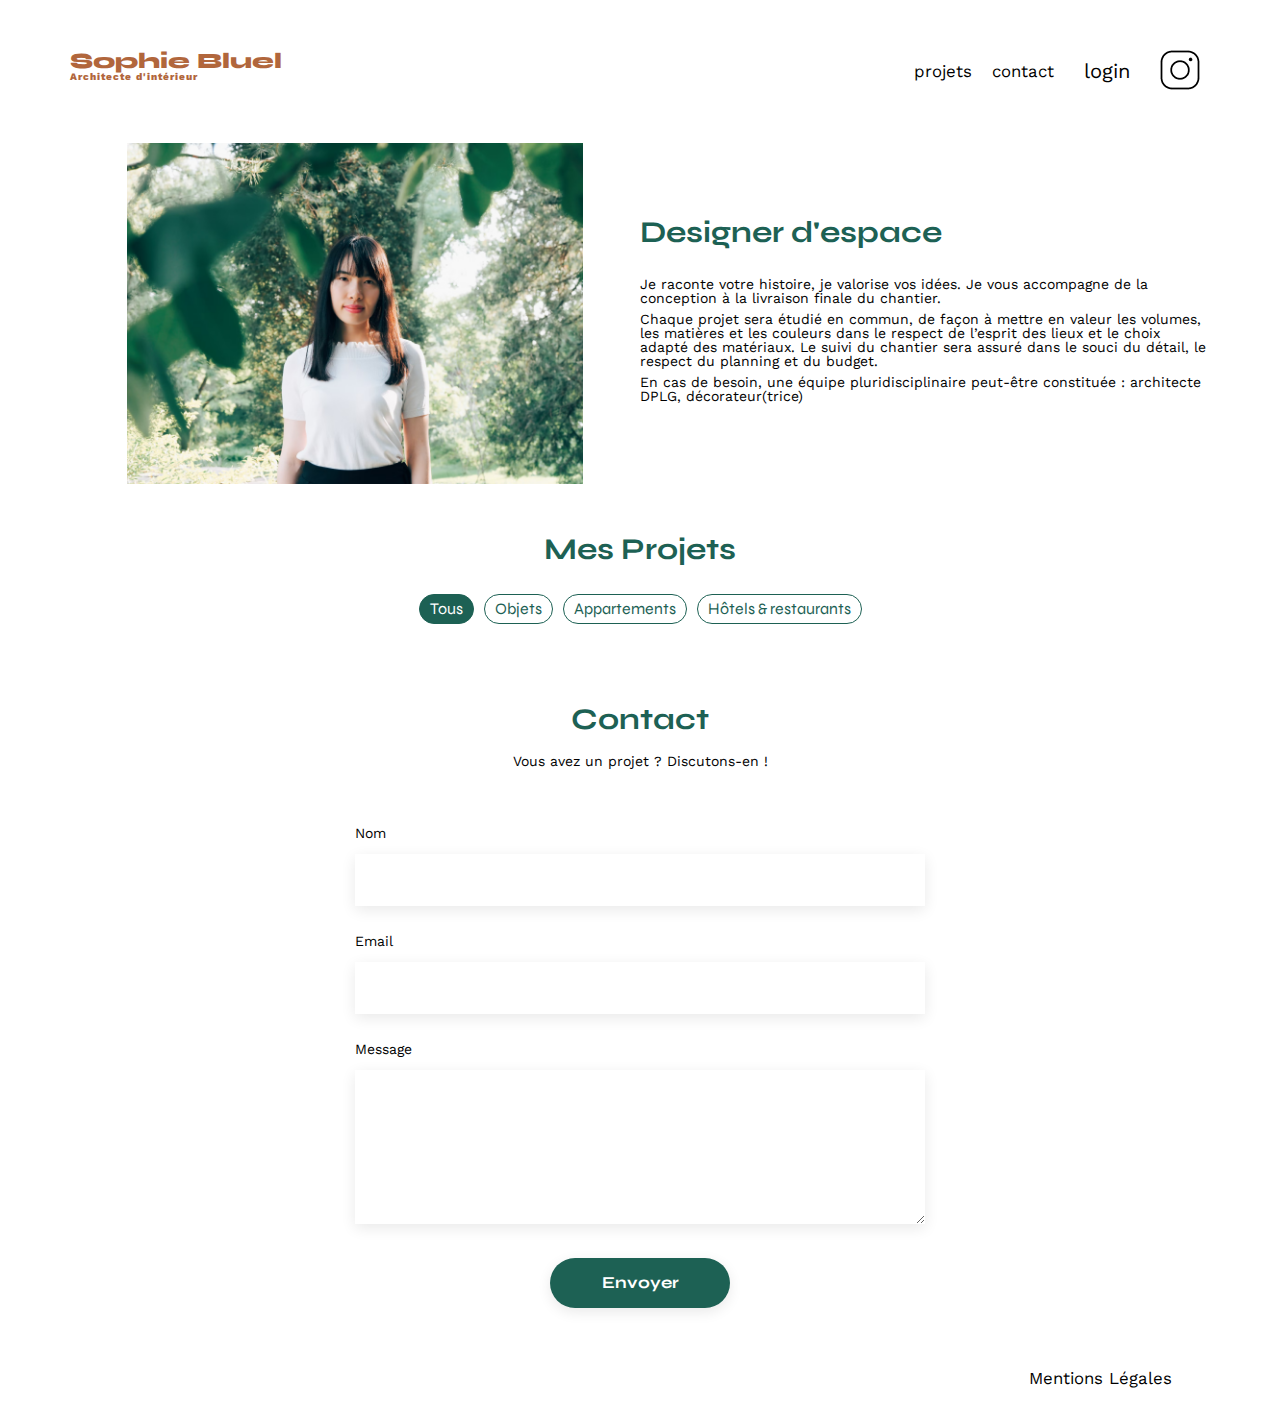
==== Portfolio-architecte-sophie-bluel/FrontEnd/index.html @ 4452f86c "include admin acc with JS 1.2" ====
<!DOCTYPE html>
<html lang="fr">

<head>
	<meta charset="UTF-8">
	<title>Sophie Bluel - Architecte d'intérieur</title>
	<meta name="viewport" content="width=device-width, initial-scale=1.0">
	<link rel="preconnect" href="https://fonts.googleapis.com">
	<link rel="preconnect" href="https://fonts.gstatic.com" crossorigin>
	<link href="https://fonts.googleapis.com/css2?family=Syne:wght@700;800&family=Work+Sans&display=swap"
		rel="stylesheet">
	<meta name="description" content="">
	<link rel="stylesheet" href="./assets/style.css">
	<link rel="stylesheet" href="https://cdnjs.cloudflare.com/ajax/libs/font-awesome/6.3.0/css/all.min.css"
		integrity="sha512-SzlrxWUlpfuzQ+pcUCosxcglQRNAq/DZjVsC0lE40xsADsfeQoEypE+enwcOiGjk/bSuGGKHEyjSoQ1zVisanQ=="
		crossorigin="anonymous" type="text/css" referrerpolicy="no-referrer" />
</head>

<body>
	<!-- <script>window.location.href = "login.html"</script> -->
	<header>
		<h1>Sophie Bluel <span>Architecte d'intérieur</span></h1>
		<nav>
			<ul>
				<li>projets</li>
				<li>contact</li>
				<a href="login.html" id="btn__login">
					<li>login</li>
				</a>
				<li><img src="./assets/icons/instagram.png" alt="Instagram">
				</li>
			</ul>
		</nav>
	</header>
	<main>
		<section id="introduction">
			<figure>
				<img src="./assets/images/sophie-bluel.png" alt="">
			</figure>
			<article>
				<h2>Designer d'espace</h2>
				<p>Je raconte votre histoire, je valorise vos idées. Je vous accompagne de la conception à la livraison
					finale du chantier.</p>
				<p>Chaque projet sera étudié en commun, de façon à mettre en valeur les volumes, les matières et les
					couleurs dans le respect de l’esprit des lieux et le choix adapté des matériaux. Le suivi du
					chantier sera assuré dans le souci du détail, le respect du planning et du budget.</p>
				<p>En cas de besoin, une équipe pluridisciplinaire peut-être constituée : architecte DPLG,
					décorateur(trice)</p>
			</article>
		</section>
		<section id="portfolio">
			<h2>Mes Projets
			</h2>
			<ul class="article__filter">
				<li class="filter filter__selected" data-category-id="0">Tous</li>
				<li class="filter" data-category-id="1">Objets</li>
				<li class="filter" data-category-id="2">Appartements</li>
				<li class="filter" data-category-id="3">Hôtels & restaurants</li>
			</ul>
			<div class="gallery">
				<!-- les image seront ici  -->
			</div>
		</section>
		<section id="contact">
			<h2>Contact</h2>
			<p>Vous avez un projet ? Discutons-en !</p>
			<form action="#" method="post">
				<label for="name">Nom</label>
				<input type="text" name="name" id="name">
				<label for="email">Email</label>
				<input type="email" name="email" id="email">
				<label for="message">Message</label>
				<textarea name="message" id="message" cols="30" rows="10"></textarea>
				<input type="submit" value="Envoyer">
			</form>
		</section>	
	</main>
	<footer>
		<nav>
			<ul>
				<li>Mentions Légales</li>
			</ul>
		</nav>
	</footer>
	<script src="./api.js"></script>
	<script src="./filter.js"></script>
	<script src="./admin.js"></script>
	<script src="./modal.js"></script>
	<script src="./logout.js"></script>	
	
</body>

</html>
---- Portfolio-architecte-sophie-bluel/FrontEnd/assets/style.css ----
/* http://meyerweb.com/eric/tools/css/reset/
   v2.0 | 20110126
   License: none (public domain)
*/

html,
body,
div,
span,
applet,
object,
iframe,
h1,
h2,
h3,
h4,
h5,
h6,
p,
blockquote,
pre,
a,
abbr,
acronym,
address,
big,
cite,
code,
del,
dfn,
em,
img,
ins,
kbd,
q,
s,
samp,
small,
strike,
strong,
sub,
sup,
tt,
var,
b,
u,
i,
center,
dl,
dt,
dd,
ol,
ul,
li,
fieldset,
form,
label,
legend,
table,
caption,
tbody,
tfoot,
thead,
tr,
th,
td,
article,
aside,
canvas,
details,
embed,
figure,
figcaption,
footer,
header,
hgroup,
menu,
nav,
output,
ruby,
section,
summary,
time,
mark,
audio,
video {
	margin: 0;
	padding: 0;
	border: 0;
	font-size: 100%;
	font: inherit;
	vertical-align: baseline;
}

/* HTML5 display-role reset for older browsers */
article,
aside,
details,
figcaption,
figure,
footer,
header,
hgroup,
menu,
nav,
section {
	display: block;
}

body {
	line-height: 1;
}

ol,
ul {
	list-style: none;
}

blockquote,
q {
	quotes: none;
}

blockquote:before,
blockquote:after,
q:before,
q:after {
	content: '';
	content: none;
}

table {
	border-collapse: collapse;
	border-spacing: 0;
}

/** end reset css**/
body {
	max-width: 1140px;
	margin: auto;
	font-family: 'Work Sans';
	font-size: 14px;
}

header {
	display: flex;
	justify-content: space-between;
	margin: 50px 0
}

section {
	margin: 50px 0
}

h1 {
	display: flex;
	flex-direction: column;
	font-family: 'Syne';
	font-size: 22px;
	font-weight: 800;
	color: #B1663C
}

h1>span {
	font-family: 'Work Sans';
	font-size: 10px;
	letter-spacing: 0.1em;
	;
}

h2 {
	font-family: 'Syne';
	font-weight: 700;
	font-size: 30px;
	color: #1D6154
}

nav ul {
	display: flex;
	align-items: center;
	list-style-type: none;

}

nav li {
	padding: 0 10px;
	font-size: 1.2em;
}

li:hover {
	color: #B1663C;
}

#introduction {
	display: flex;
	align-items: center;
}

#introduction figure {
	flex: 1
}

#introduction img {
	display: block;
	margin: auto;
	width: 80%;
}

#introduction article {
	flex: 1
}

#introduction h2 {
	margin-bottom: 1em;
}

#introduction p {
	margin-bottom: 0.5em;
}

#portfolio h2 {
	text-align: center;
	margin-bottom: 1em;
}

.gallery {
	width: 100%;
	display: grid;
	grid-template-columns: 1fr 1fr 1fr;
	grid-column-gap: 20px;
	grid-row-gap: 20px;
}

.gallery img {
	width: 100%;
	height: 507.68px;

}

#contact {
	width: 50%;
	margin: auto;
}

#contact>* {
	text-align: center;

}

#contact h2 {
	margin-bottom: 20px;
}

#contact form {
	text-align: left;
	margin-top: 30px;
	display: flex;
	flex-direction: column;
}

#contact input {
	height: 50px;
	font-size: 1.2em;
	border: none;
	box-shadow: 0px 4px 14px rgba(0, 0, 0, 0.09);
}

#contact label {
	margin: 2em 0 1em 0;
}

#contact textarea {
	border: none;
	box-shadow: 0px 4px 14px rgba(0, 0, 0, 0.09);
}

input[type="submit"] {
	font-family: 'Syne';
	font-weight: 700;
	color: white;
	background-color: #1D6154;
	margin: 2em auto;
	width: 180px;
	text-align: center;
	border-radius: 60px;
}

footer nav ul {
	display: flex;
	justify-content: flex-end;
	margin: 2em
}

/* mon ajout de css */
/* filter */
.article__filter {
	color: #1D6154;
	font-family: 'Syne';
	font-size: 16px;
	display: flex;
	justify-content: center;
	margin-bottom: 30px;
	gap: 10px;
}

.filter {
	border: 1px solid #1D6154;
	border-radius: 60px;
	padding: 6px 10px 6px 10px;
	cursor: pointer;
}

.filter__selected {
	color: #FFFFFF;
	background-color: #1D6154;
}

/*edit section*/

.header__edit {
	justify-content: center;
	display: flex;
	position: absolute;
	height: 59px;
	background-color: black;
	color: #FFFFFF;
	top: 0;
	left: 0;
	right: 0;
	align-items: center;
	gap: 21px;
}

.edit__style {
	text-decoration: none;
	font-family: Work Sans;
	font-size: 14px;
	font-weight: 400;
	line-height: 16px;
	letter-spacing: 0em;

}

#header__btn__publish__changes {
	background: #FFFFFF;
	border-radius: 60px;
	padding: 11px 23px;
	cursor: pointer;
}

.section__title__edit {
	color: black;
	margin-left: 31px;
}

.section__link__edit {
	margin-left: 10%;
	position: relative;
	top: 15px;
	color: black;

}

/*icon modify*/
.fa-pen-to-square {
	margin-right: 10px;
}

/*modal*/
.modal__style {
	position: fixed;
	display: flex;
	align-items: center;
	justify-content: center;
	max-width: 560px;
	height: 700px;
	width: 42%;
	min-width: 400px;
	top: 50%;
	left: 50%;
	transform: translate(-50%, -50%);
	padding: 60px 7% 48px 7%;
	border-radius: 10px;
	background-color: white;
	box-sizing: border-box;
}

.modal-open {

	background: rgba(0, 0, 0, 0.3);
	z-index: 999;
}

#modal__gallery1 {
	flex-direction: column;
}

.title__modal {
	margin-bottom: 46px;
	font-family: Work Sans;
	font-size: 26px;
	font-weight: 400;
	line-height: 30px;
	text-align: center;
}

/*icon 'X' for close window*/
.fa-xmark {
	font-size: 1.3rem;
	cursor: pointer;
}

.js-modal-close {
	cursor: pointer;
	height: 20px;
	width: 20px;
	margin-left: 100p;
	border: none;
	background-color: #FFFFFF;
	right: 9%;
	position: absolute;
	top: 5%;
}

/*icon delete*/
.fa-trash-can {
	cursor: pointer;
	padding: 2px 0px 1px 0px;
	top: -95%;
	position: relative;
	text-align: center;
	background-color: black;
	height: 17px;
	width: 17px;
	color: #FFFFFF;
	right: -67%;

}

.size__btn {
	height: 36px;
	cursor: pointer;
}

#btn__login {
	text-decoration: none;	
	cursor: pointer;
	color: black;
	font-size: 16.8px;
	padding: 0 10px;
}

#modal__btn__delete__picture {
	border: none;
	background-color: white;
	color: #D65353;
}

#modal__container__edit {
	height: 400px;
	width: 400px;
	border-bottom: solid 1px #B3B3B3;
	display: grid;
	grid-template-columns: repeat(5, 1fr);
	grid-template-rows: 115px 115px 115px;
	gap: 6px;
}

#modal__container__edit figure {

	display: flex;
	flex-direction: column;
}


#modal__container__edit img {
	max-width: 100%;
	max-height: 100%;
}


#modal__container__buttons {
	display: flex;
	flex-direction: column;
}

/* modal form*/

.arrow__left {
	cursor: pointer;
	position: absolute;
	left: 7%;
	top: 5%;
	font-size: 1.3rem;
	border: none;
	background-color: white;
}

#modal__gallery2 {
	flex-direction: column;
	align-items: center;
	width: 100%;
}

#modal__container__form {
	width: 100%;
}

#modal__form {
	display: flex;
	flex-direction: column;
}

#modal__form__add__pictures__style {
	display: flex;
	flex-direction: column;
	align-items: center;
	background-color: #E8F1F6;
	color: #B9C5CC;
	height: 170px;
	justify-content: center;
	margin-bottom: 30px;
}

#format__picture {
	color: #444444;
}

.custom-file-upload {
	margin: 21px 0 10px 0;
	background: #CBD6DC;
	border-radius: 50px;
	color: #306685;
	padding: 10px 33px;
	cursor: pointer;

}

#title {
	margin-bottom: 47px;
	height: 50px;
	font-size: 1.2em;
	border: none;
	box-shadow: 0px 4px 14px rgba(0, 0, 0, 0.09);
}

#category {
	margin-bottom: 47px;
	height: 50px;
	margin-bottom: 47px;
	height: 50px;
	font-size: 1.2em;
	border: none;
	box-shadow: 0px 4px 14px rgba(0, 0, 0, 0.09);
}

.modal__btn__form__valid {
	border-top: 1px solid #B3B3B3;
	display: flex;
}

#modal__form label {
	margin-bottom: 10px;
}

/*icon for add pictures*/
.fa-image {
	font-size: 50px;
}

/*login.html*/
.body__log {
	background: #f9f9f4;
}

.login-font-size {
	font-weight: 600;
}


.header__log {
	margin: 50px 0;
	;
}

.header__link__edit {
	color: #FFFFFF;
}

.section__log {
	display: flex;
	flex-direction: column;
	align-items: center;
	margin-top: 100px;
}

#section__log__title {
	margin-bottom: 37px;
}

#log__form {
	display: flex;
	flex-direction: column;
	text-align: left;
	gap: 10px;
}

#log__email {
	margin-bottom: 30px;
	width: 379px;
	height: 50px;
	font-size: 1.2em;
	border: none;
	box-shadow: 0px 4px 14px rgba(0, 0, 0, 0.09);
}

#log__password {
	width: 379px;
	height: 50px;
	font-size: 1.2em;
	border: none;
	box-shadow: 0px 4px 14px rgba(0, 0, 0, 0.09);
}

#log__button {

	font-size: 1.2em;
	border: none;
	box-shadow: 0px 4px 14px rgba(0, 0, 0, 0.09);
}

.footer__log {
	background-color: #FFFFFF;
	width: 100%;
	position: fixed;
	left: 0;
	right: 0;
	bottom: 0;
	width: 100%;
	height: 60px;
	display: flex;
	flex-direction: row-reverse;
	align-items: center;

}

#footer__log__text {
	margin-right: 10%;
}

#section__log__forgot__pass {
	cursor: pointer;
	text-decoration-line: underline;
}
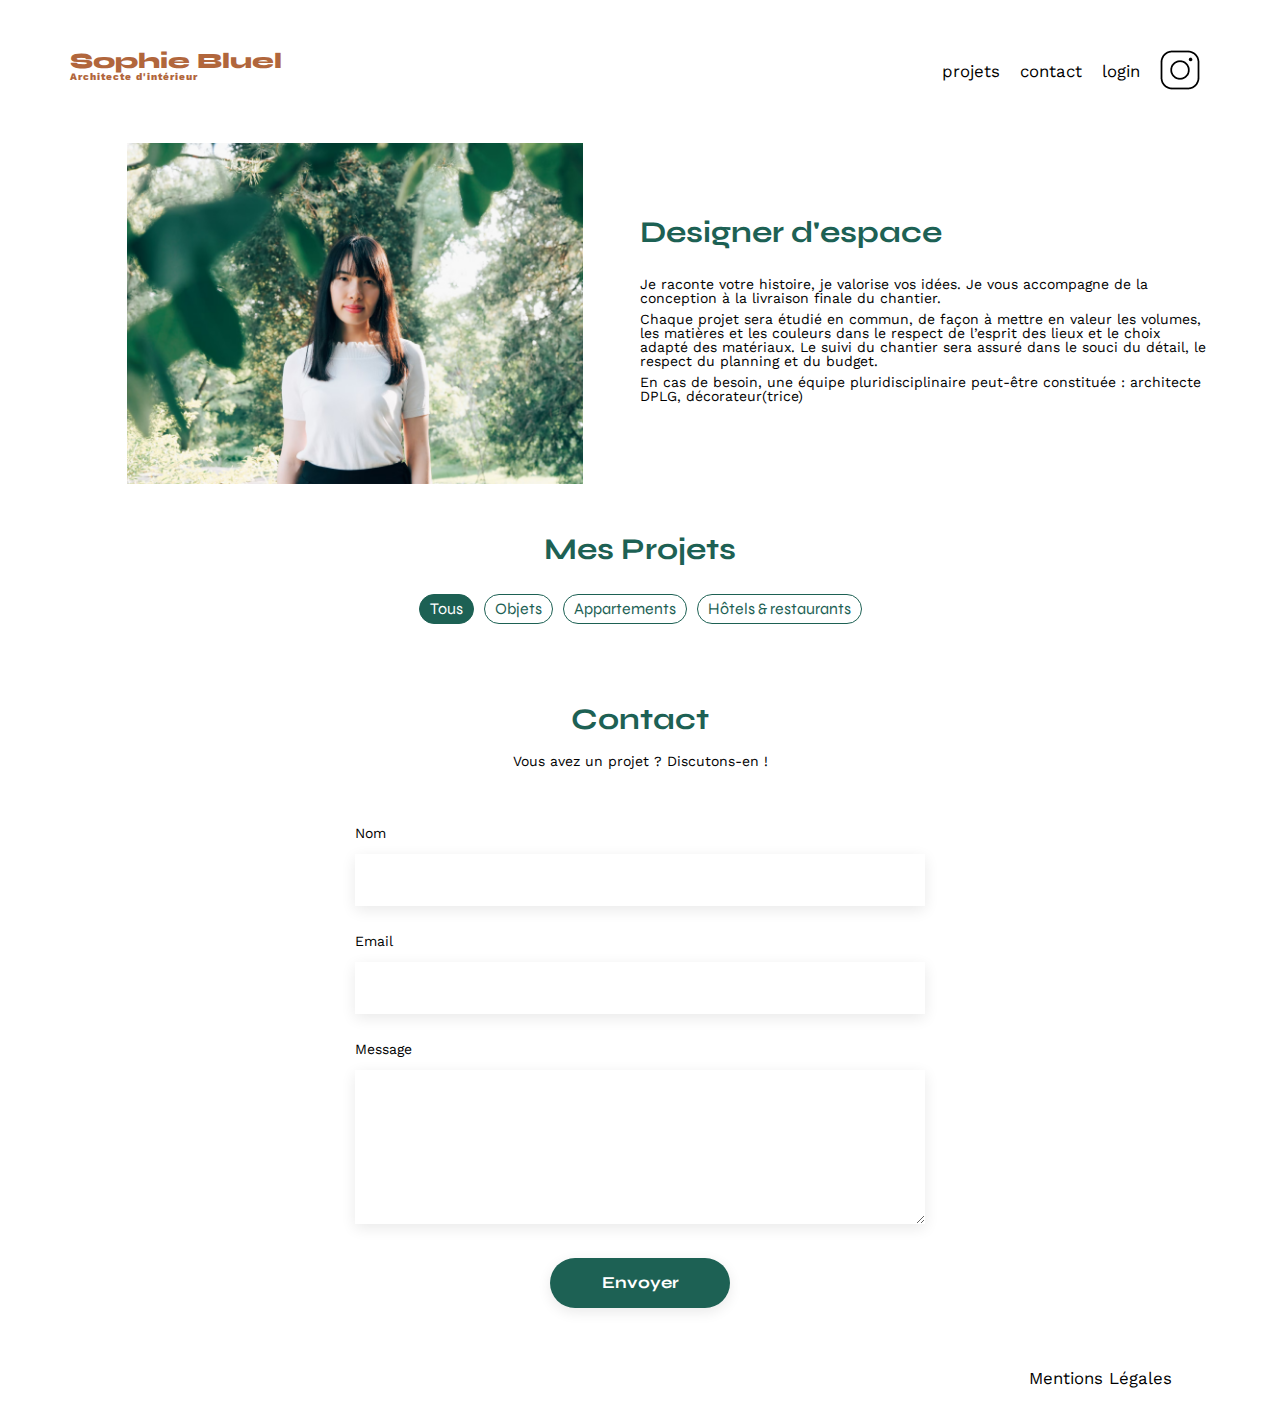
==== commit fb6de0a5: "end of coding, optimization 1.2" ====
--- a/Portfolio-architecte-sophie-bluel/FrontEnd/index.html
+++ b/Portfolio-architecte-sophie-bluel/FrontEnd/index.html
@@ -17,15 +17,14 @@
 </head>
 
 <body>
-	<!-- <script>window.location.href = "login.html"</script> -->
+
 	<header>
 		<h1>Sophie Bluel <span>Architecte d'intérieur</span></h1>
 		<nav>
 			<ul>
 				<li>projets</li>
 				<li>contact</li>
-				<a href="login.html" id="btn__login">
-					<li>login</li>
+				<li id="btn__login">login</li>
 				</a>
 				<li><img src="./assets/icons/instagram.png" alt="Instagram">
 				</li>
@@ -35,7 +34,7 @@
 	<main>
 		<section id="introduction">
 			<figure>
-				<img src="./assets/images/sophie-bluel.png" alt="">
+				<img  class="displayed-image" src="./assets/images/sophie-bluel.png" alt="">
 			</figure>
 			<article>
 				<h2>Designer d'espace</h2>
@@ -73,7 +72,8 @@
 				<textarea name="message" id="message" cols="30" rows="10"></textarea>
 				<input type="submit" value="Envoyer">
 			</form>
-		</section>	
+		</section>
+
 	</main>
 	<footer>
 		<nav>
@@ -85,9 +85,8 @@
 	<script src="./api.js"></script>
 	<script src="./filter.js"></script>
 	<script src="./admin.js"></script>
-	<script src="./modal.js"></script>
-	<script src="./logout.js"></script>	
-	
+	<script src="./logout.js"></script>
+
 </body>
 
 </html>--- a/Portfolio-architecte-sophie-bluel/FrontEnd/assets/style.css
+++ b/Portfolio-architecte-sophie-bluel/FrontEnd/assets/style.css
@@ -165,7 +165,6 @@
 	font-family: 'Work Sans';
 	font-size: 10px;
 	letter-spacing: 0.1em;
-	;
 }
 
 h2 {
@@ -179,7 +178,6 @@
 	display: flex;
 	align-items: center;
 	list-style-type: none;
-
 }
 
 nav li {
@@ -234,6 +232,7 @@
 .gallery img {
 	width: 100%;
 	height: 507.68px;
+	z-index: 1;
 
 }
 
@@ -338,6 +337,7 @@
 	font-weight: 400;
 	line-height: 16px;
 	letter-spacing: 0em;
+	cursor: pointer;
 
 }
 
@@ -358,7 +358,6 @@
 	position: relative;
 	top: 15px;
 	color: black;
-
 }
 
 /*icon modify*/
@@ -386,9 +385,9 @@
 }
 
 .modal-open {
-
 	background: rgba(0, 0, 0, 0.3);
 	z-index: 999;
+	overflow: hidden
 }
 
 #modal__gallery1 {
@@ -434,7 +433,6 @@
 	width: 17px;
 	color: #FFFFFF;
 	right: -67%;
-
 }
 
 .size__btn {
@@ -443,7 +441,7 @@
 }
 
 #btn__login {
-	text-decoration: none;	
+	text-decoration: none;
 	cursor: pointer;
 	color: black;
 	font-size: 16.8px;
@@ -467,7 +465,6 @@
 }
 
 #modal__container__edit figure {
-
 	display: flex;
 	flex-direction: column;
 }
@@ -476,6 +473,10 @@
 #modal__container__edit img {
 	max-width: 100%;
 	max-height: 100%;
+}
+
+.displayed-image {
+	opacity: 1;
 }
 
 
@@ -580,7 +581,6 @@
 
 .header__log {
 	margin: 50px 0;
-	;
 }
 
 .header__link__edit {
@@ -623,7 +623,6 @@
 }
 
 #log__button {
-
 	font-size: 1.2em;
 	border: none;
 	box-shadow: 0px 4px 14px rgba(0, 0, 0, 0.09);
@@ -651,5 +650,4 @@
 #section__log__forgot__pass {
 	cursor: pointer;
 	text-decoration-line: underline;
-}
-
+}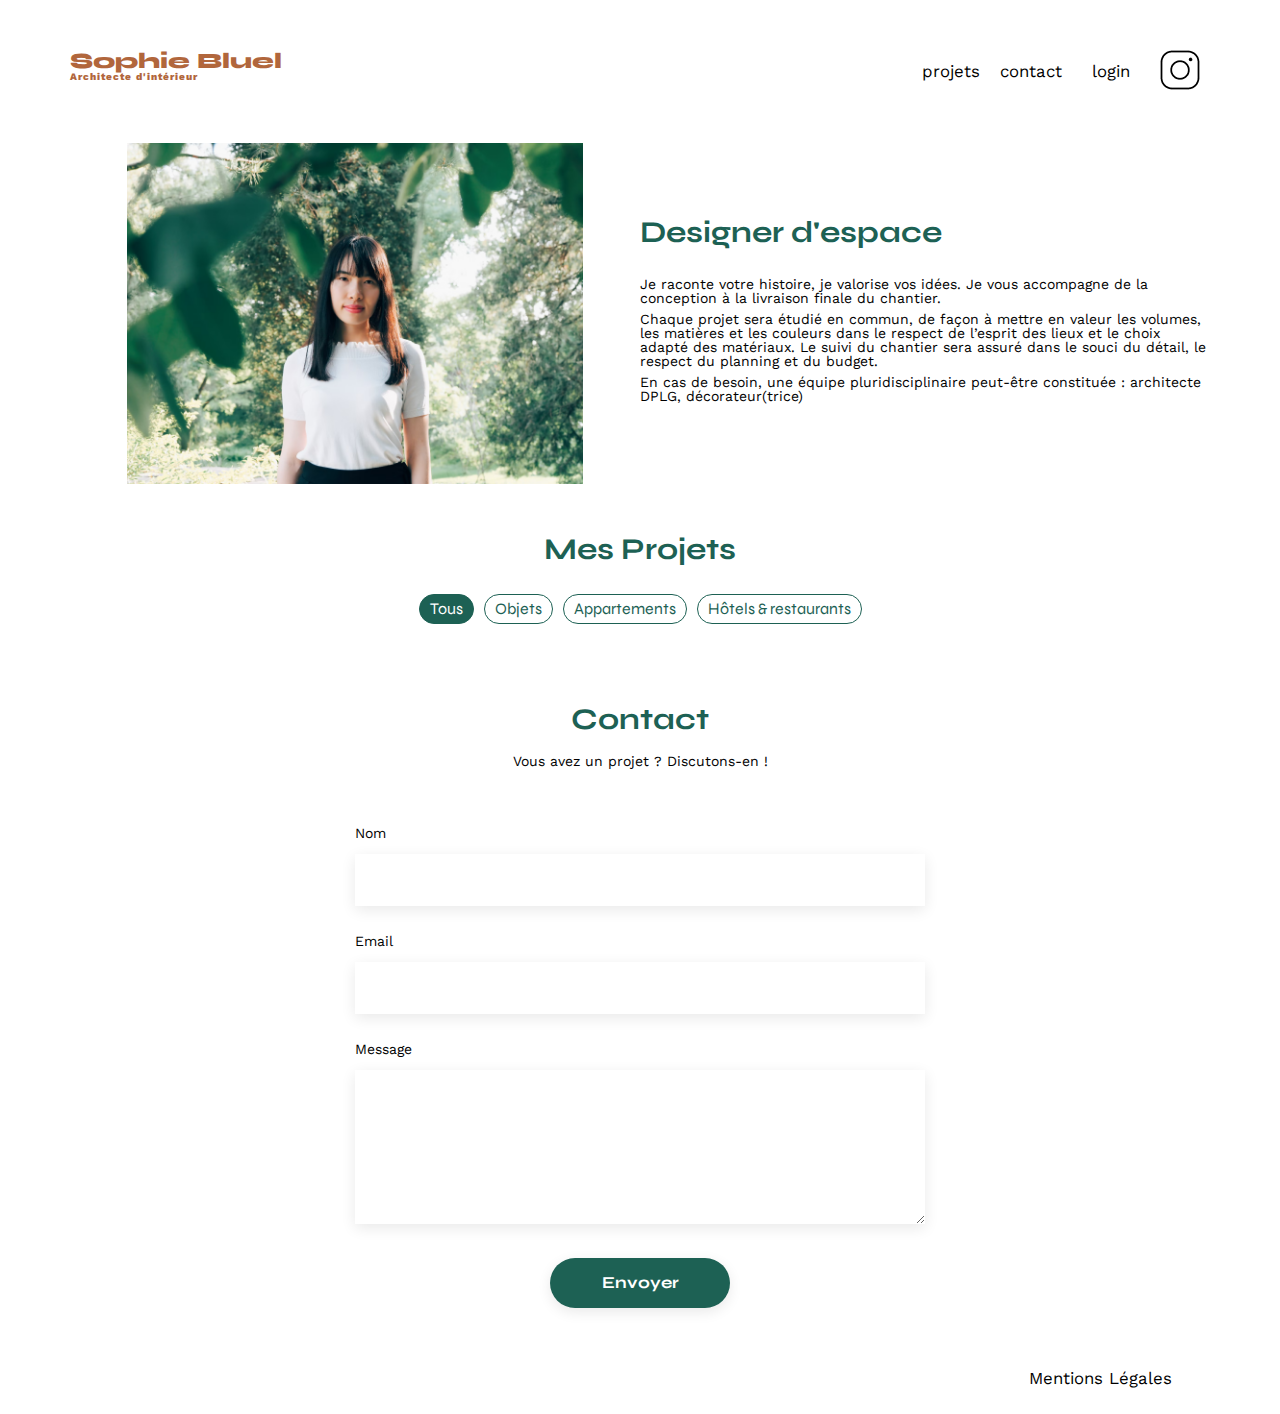
==== commit c240934d: "end of coding, optimization 1.4" ====
--- a/Portfolio-architecte-sophie-bluel/FrontEnd/index.html
+++ b/Portfolio-architecte-sophie-bluel/FrontEnd/index.html
@@ -24,9 +24,11 @@
 			<ul>
 				<li>projets</li>
 				<li>contact</li>
-				<li id="btn__login">login</li>
-				</a>
-				<li><img src="./assets/icons/instagram.png" alt="Instagram">
+				<li>
+					<a href="login.html" id="btn__login">login</a>
+				</li>
+				<li>
+					<img src="./assets/icons/instagram.png" alt="Instagram">
 				</li>
 			</ul>
 		</nav>
@@ -84,8 +86,8 @@
 	</footer>
 	<script src="./api.js"></script>
 	<script src="./filter.js"></script>
+	<script src="./logout.js"></script>
 	<script src="./admin.js"></script>
-	<script src="./logout.js"></script>
 
 </body>
 
--- a/Portfolio-architecte-sophie-bluel/FrontEnd/assets/style.css
+++ b/Portfolio-architecte-sophie-bluel/FrontEnd/assets/style.css
@@ -282,6 +282,7 @@
 	width: 180px;
 	text-align: center;
 	border-radius: 60px;
+	border-style: none;
 }
 
 footer nav ul {
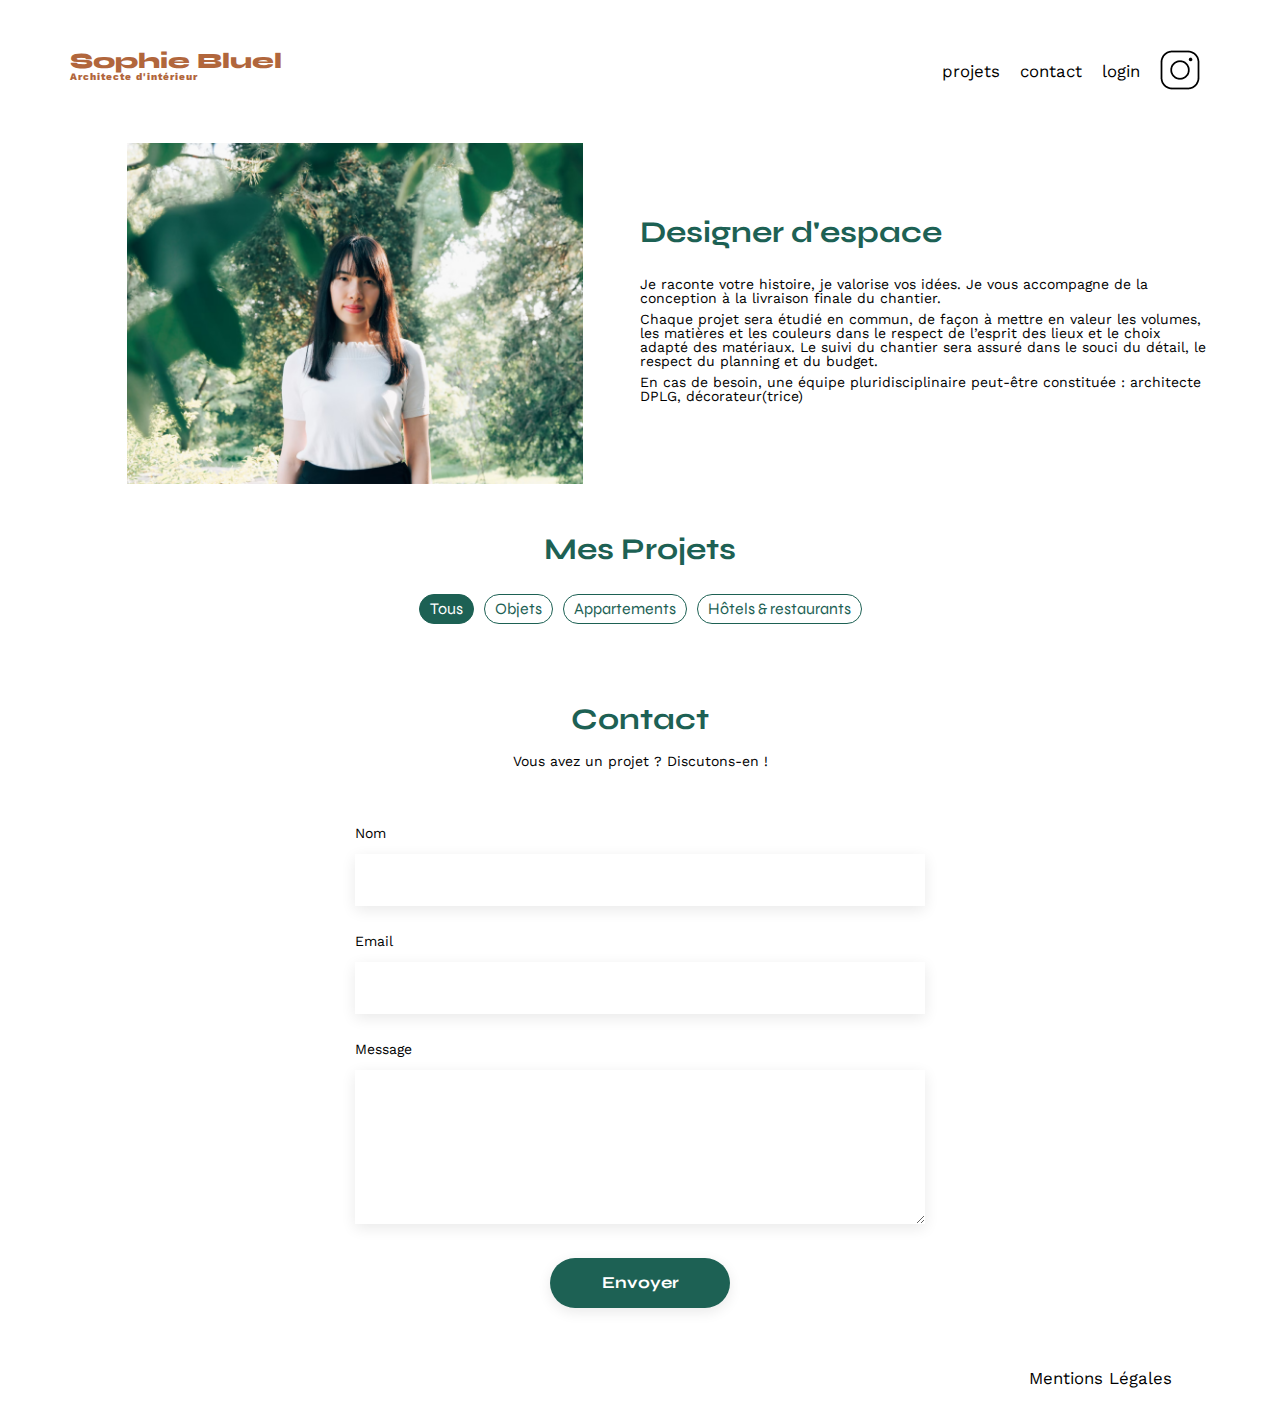
==== commit f7ae3c1d: "end of coding, optimization 1.41" ====
--- a/Portfolio-architecte-sophie-bluel/FrontEnd/index.html
+++ b/Portfolio-architecte-sophie-bluel/FrontEnd/index.html
@@ -24,8 +24,8 @@
 			<ul>
 				<li>projets</li>
 				<li>contact</li>
-				<li>
-					<a href="login.html" id="btn__login">login</a>
+				<li id="btn__login">
+					<a >login</a>
 				</li>
 				<li>
 					<img src="./assets/icons/instagram.png" alt="Instagram">
@@ -86,8 +86,8 @@
 	</footer>
 	<script src="./api.js"></script>
 	<script src="./filter.js"></script>
+	<script src="./admin.js"></script>
 	<script src="./logout.js"></script>
-	<script src="./admin.js"></script>
 
 </body>
 
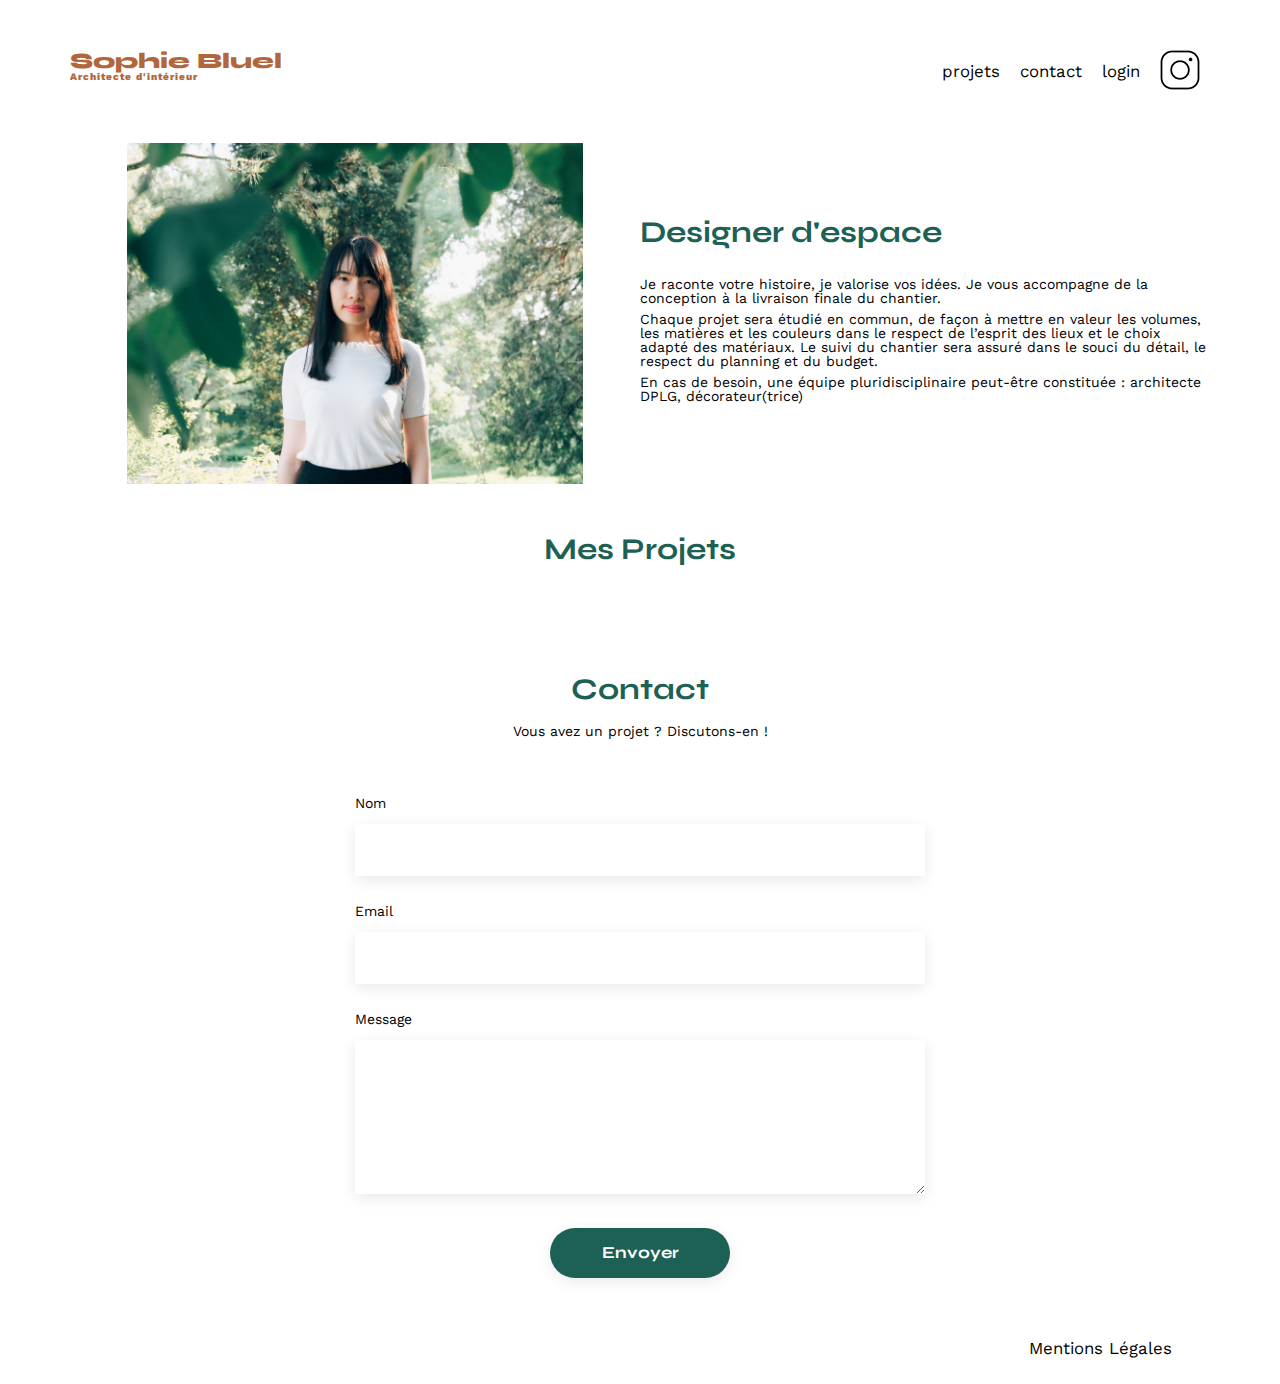
==== commit e1749466: "end of coding, optimization 1.72" ====
--- a/Portfolio-architecte-sophie-bluel/FrontEnd/index.html
+++ b/Portfolio-architecte-sophie-bluel/FrontEnd/index.html
@@ -10,7 +10,7 @@
 	<link href="https://fonts.googleapis.com/css2?family=Syne:wght@700;800&family=Work+Sans&display=swap"
 		rel="stylesheet">
 	<meta name="description" content="">
-	<link rel="stylesheet" href="./assets/style.css">
+	<link rel="stylesheet" href="./style.css">
 	<link rel="stylesheet" href="https://cdnjs.cloudflare.com/ajax/libs/font-awesome/6.3.0/css/all.min.css"
 		integrity="sha512-SzlrxWUlpfuzQ+pcUCosxcglQRNAq/DZjVsC0lE40xsADsfeQoEypE+enwcOiGjk/bSuGGKHEyjSoQ1zVisanQ=="
 		crossorigin="anonymous" type="text/css" referrerpolicy="no-referrer" />
@@ -25,7 +25,7 @@
 				<li>projets</li>
 				<li>contact</li>
 				<li id="btn__login">
-					<a >login</a>
+					<a>login</a>
 				</li>
 				<li>
 					<img src="./assets/icons/instagram.png" alt="Instagram">
@@ -36,7 +36,7 @@
 	<main>
 		<section id="introduction">
 			<figure>
-				<img  class="displayed-image" src="./assets/images/sophie-bluel.png" alt="">
+				<img class="displayed-image" src="./assets/images/sophie-bluel.png" alt="">
 			</figure>
 			<article>
 				<h2>Designer d'espace</h2>
@@ -53,10 +53,6 @@
 			<h2>Mes Projets
 			</h2>
 			<ul class="article__filter">
-				<li class="filter filter__selected" data-category-id="0">Tous</li>
-				<li class="filter" data-category-id="1">Objets</li>
-				<li class="filter" data-category-id="2">Appartements</li>
-				<li class="filter" data-category-id="3">Hôtels & restaurants</li>
 			</ul>
 			<div class="gallery">
 				<!-- les image seront ici  -->
--- a/Portfolio-architecte-sophie-bluel/FrontEnd/style.css
+++ b/Portfolio-architecte-sophie-bluel/FrontEnd/style.css
@@ -0,0 +1,655 @@
+/* http://meyerweb.com/eric/tools/css/reset/
+   v2.0 | 20110126
+   License: none (public domain)
+*/
+
+html,
+body,
+div,
+span,
+applet,
+object,
+iframe,
+h1,
+h2,
+h3,
+h4,
+h5,
+h6,
+p,
+blockquote,
+pre,
+a,
+abbr,
+acronym,
+address,
+big,
+cite,
+code,
+del,
+dfn,
+em,
+img,
+ins,
+kbd,
+q,
+s,
+samp,
+small,
+strike,
+strong,
+sub,
+sup,
+tt,
+var,
+b,
+u,
+i,
+center,
+dl,
+dt,
+dd,
+ol,
+ul,
+li,
+fieldset,
+form,
+label,
+legend,
+table,
+caption,
+tbody,
+tfoot,
+thead,
+tr,
+th,
+td,
+article,
+aside,
+canvas,
+details,
+embed,
+figure,
+figcaption,
+footer,
+header,
+hgroup,
+menu,
+nav,
+output,
+ruby,
+section,
+summary,
+time,
+mark,
+audio,
+video {
+	margin: 0;
+	padding: 0;
+	border: 0;
+	font-size: 100%;
+	font: inherit;
+	vertical-align: baseline;
+}
+
+/* HTML5 display-role reset for older browsers */
+article,
+aside,
+details,
+figcaption,
+figure,
+footer,
+header,
+hgroup,
+menu,
+nav,
+section {
+	display: block;
+}
+
+body {
+	line-height: 1;
+}
+
+ol,
+ul {
+	list-style: none;
+}
+
+blockquote,
+q {
+	quotes: none;
+}
+
+blockquote:before,
+blockquote:after,
+q:before,
+q:after {
+	content: '';
+	content: none;
+}
+
+table {
+	border-collapse: collapse;
+	border-spacing: 0;
+}
+
+/** end reset css**/
+body {
+	max-width: 1140px;
+	margin: auto;
+	font-family: 'Work Sans';
+	font-size: 14px;
+}
+
+header {
+	display: flex;
+	justify-content: space-between;
+	margin: 50px 0
+}
+
+section {
+	margin: 50px 0
+}
+
+h1 {
+	display: flex;
+	flex-direction: column;
+	font-family: 'Syne';
+	font-size: 22px;
+	font-weight: 800;
+	color: #B1663C
+}
+
+h1>span {
+	font-family: 'Work Sans';
+	font-size: 10px;
+	letter-spacing: 0.1em;
+}
+
+h2 {
+	font-family: 'Syne';
+	font-weight: 700;
+	font-size: 30px;
+	color: #1D6154
+}
+
+nav ul {
+	display: flex;
+	align-items: center;
+	list-style-type: none;
+}
+
+nav li {
+	padding: 0 10px;
+	font-size: 1.2em;
+}
+
+li:hover {
+	color: #B1663C;
+}
+
+#introduction {
+	display: flex;
+	align-items: center;
+}
+
+#introduction figure {
+	flex: 1
+}
+
+#introduction img {
+	display: block;
+	margin: auto;
+	width: 80%;
+}
+
+#introduction article {
+	flex: 1
+}
+
+#introduction h2 {
+	margin-bottom: 1em;
+}
+
+#introduction p {
+	margin-bottom: 0.5em;
+}
+
+#portfolio h2 {
+	text-align: center;
+	margin-bottom: 1em;
+}
+
+.gallery {
+	width: 100%;
+	display: grid;
+	grid-template-columns: 1fr 1fr 1fr;
+	grid-column-gap: 20px;
+	grid-row-gap: 20px;
+}
+
+.gallery img {
+	width: 100%;
+	height: 507.68px;
+	z-index: 1;
+
+}
+
+#contact {
+	width: 50%;
+	margin: auto;
+}
+
+#contact>* {
+	text-align: center;
+
+}
+
+#contact h2 {
+	margin-bottom: 20px;
+}
+
+#contact form {
+	text-align: left;
+	margin-top: 30px;
+	display: flex;
+	flex-direction: column;
+}
+
+#contact input {
+	height: 50px;
+	font-size: 1.2em;
+	border: none;
+	box-shadow: 0px 4px 14px rgba(0, 0, 0, 0.09);
+}
+
+#contact label {
+	margin: 2em 0 1em 0;
+}
+
+#contact textarea {
+	border: none;
+	box-shadow: 0px 4px 14px rgba(0, 0, 0, 0.09);
+}
+
+input[type="submit"] {
+	font-family: 'Syne';
+	font-weight: 700;
+	color: white;
+	background-color: #1D6154;
+	margin: 2em auto;
+	width: 180px;
+	text-align: center;
+	border-radius: 60px;
+	border-style: none;
+}
+
+footer nav ul {
+	display: flex;
+	justify-content: flex-end;
+	margin: 2em
+}
+
+/* mon ajout de css */
+/* filter */
+.article__filter {
+	color: #1D6154;
+	font-family: 'Syne';
+	font-size: 16px;
+	display: flex;
+	justify-content: center;
+	margin-bottom: 30px;
+	gap: 10px;
+}
+
+.filter {
+	border: 1px solid #1D6154;
+	border-radius: 60px;
+	padding: 6px 10px 6px 10px;
+	cursor: pointer;
+}
+
+.filter__selected {
+	color: #FFFFFF;
+	background-color: #1D6154;
+}
+
+/*edit section*/
+
+.header__edit {
+	justify-content: center;
+	display: flex;
+	position: absolute;
+	height: 59px;
+	background-color: black;
+	color: #FFFFFF;
+	top: 0;
+	left: 0;
+	right: 0;
+	align-items: center;
+	gap: 21px;
+}
+
+.edit__style {
+	text-decoration: none;
+	font-family: Work Sans;
+	font-size: 14px;
+	font-weight: 400;
+	line-height: 16px;
+	letter-spacing: 0em;
+	cursor: pointer;
+
+}
+
+#header__btn__publish__changes {
+	background: #FFFFFF;
+	border-radius: 60px;
+	padding: 11px 23px;
+	cursor: pointer;
+}
+
+.section__title__edit {
+	color: black;
+	margin-left: 31px;
+}
+
+.section__link__edit {
+	margin-left: 10%;
+	position: relative;
+	top: 15px;
+	color: black;
+}
+
+/*icon modify*/
+.fa-pen-to-square {
+	margin-right: 10px;
+}
+
+/*modal*/
+.modal__style {
+	position: fixed;
+	display: flex;
+	align-items: center;
+	justify-content: center;
+	max-width: 560px;
+	height: 700px;
+	width: 42%;
+	min-width: 400px;
+	top: 50%;
+	left: 50%;
+	transform: translate(-50%, -50%);
+	padding: 60px 7% 48px 7%;
+	border-radius: 10px;
+	background-color: white;
+	box-sizing: border-box;
+}
+
+.modal-open {
+	background: rgba(0, 0, 0, 0.3);
+	z-index: 999;
+	overflow: hidden
+}
+
+#modal__gallery1 {
+	flex-direction: column;
+}
+
+.title__modal {
+	margin-bottom: 46px;
+	font-family: Work Sans;
+	font-size: 26px;
+	font-weight: 400;
+	line-height: 30px;
+	text-align: center;
+}
+
+/*icon 'X' for close window*/
+.fa-xmark {
+	font-size: 1.3rem;
+	cursor: pointer;
+}
+
+.js-modal-close {
+	cursor: pointer;
+	height: 20px;
+	width: 20px;
+	margin-left: 100p;
+	border: none;
+	background-color: #FFFFFF;
+	right: 9%;
+	position: absolute;
+	top: 5%;
+}
+
+/*icon delete*/
+.fa-trash-can {
+	cursor: pointer;
+	padding: 2px 0px 1px 0px;
+	top: -95%;
+	position: relative;
+	text-align: center;
+	background-color: black;
+	height: 17px;
+	width: 17px;
+	color: #FFFFFF;
+	right: -67%;
+}
+
+.size__btn {
+	height: 36px;
+	cursor: pointer;
+}
+
+#btn__login {
+	text-decoration: none;
+	cursor: pointer;
+	color: black;
+	font-size: 16.8px;
+	padding: 0 10px;
+}
+
+#modal__btn__delete__picture {
+	border: none;
+	background-color: white;
+	color: #D65353;
+}
+
+#modal__container__edit {
+	height: 400px;
+	width: 400px;
+	border-bottom: solid 1px #B3B3B3;
+	display: grid;
+	grid-template-columns: repeat(5, 1fr);
+	grid-template-rows: 115px 115px 115px;
+	gap: 6px;
+}
+
+#modal__container__edit figure {
+	display: flex;
+	flex-direction: column;
+}
+
+
+#modal__container__edit img {
+	height: 100px;
+	width: 75px;
+	object-fit: cover;
+}
+
+.displayed-image {
+	opacity: 1;
+}
+
+
+#modal__container__buttons {
+	display: flex;
+	flex-direction: column;
+}
+
+/* modal form*/
+
+.arrow__left {
+	cursor: pointer;
+	position: absolute;
+	left: 7%;
+	top: 5%;
+	font-size: 1.3rem;
+	border: none;
+	background-color: white;
+}
+
+#modal__gallery2 {
+	flex-direction: column;
+	align-items: center;
+	width: 100%;
+}
+
+#modal__container__form {
+	width: 100%;
+}
+
+#modal__form {
+	display: flex;
+	flex-direction: column;
+}
+
+#modal__form__add__pictures__style {
+	display: flex;
+	flex-direction: column;
+	align-items: center;
+	background-color: #E8F1F6;
+	color: #B9C5CC;
+	height: 170px;
+	justify-content: center;
+	margin-bottom: 30px;
+}
+
+#format__picture {
+	color: #444444;
+}
+
+.custom-file-upload {
+	margin: 21px 0 10px 0;
+	background: #CBD6DC;
+	border-radius: 50px;
+	color: #306685;
+	padding: 10px 33px;
+	cursor: pointer;
+
+}
+
+#title {
+	margin-bottom: 47px;
+	height: 50px;
+	font-size: 1.2em;
+	border: none;
+	box-shadow: 0px 4px 14px rgba(0, 0, 0, 0.09);
+}
+
+#category {
+	margin-bottom: 47px;
+	height: 50px;
+	margin-bottom: 47px;
+	height: 50px;
+	font-size: 1.2em;
+	border: none;
+	box-shadow: 0px 4px 14px rgba(0, 0, 0, 0.09);
+}
+
+.modal__btn__form__valid {
+	border-top: 1px solid #B3B3B3;
+	display: flex;
+}
+
+#modal__form label {
+	margin-bottom: 10px;
+}
+
+/*icon for add pictures*/
+.fa-image {
+	font-size: 50px;
+}
+
+/*login.html*/
+.body__log {
+	background: #f9f9f4;
+}
+
+.login-font-size {
+	font-weight: 600;
+}
+
+
+.header__log {
+	margin: 50px 0;
+}
+
+.header__link__edit {
+	color: #FFFFFF;
+}
+
+.section__log {
+	display: flex;
+	flex-direction: column;
+	align-items: center;
+	margin-top: 100px;
+}
+
+#section__log__title {
+	margin-bottom: 37px;
+}
+
+#log__form {
+	display: flex;
+	flex-direction: column;
+	text-align: left;
+	gap: 10px;
+}
+
+#log__email {
+	margin-bottom: 30px;
+	width: 379px;
+	height: 50px;
+	font-size: 1.2em;
+	border: none;
+	box-shadow: 0px 4px 14px rgba(0, 0, 0, 0.09);
+}
+
+#log__password {
+	width: 379px;
+	height: 50px;
+	font-size: 1.2em;
+	border: none;
+	box-shadow: 0px 4px 14px rgba(0, 0, 0, 0.09);
+}
+
+#log__button {
+	font-size: 1.2em;
+	border: none;
+	box-shadow: 0px 4px 14px rgba(0, 0, 0, 0.09);
+}
+
+.footer__log {
+	background-color: #FFFFFF;
+	width: 100%;
+	position: fixed;
+	left: 0;
+	right: 0;
+	bottom: 0;
+	width: 100%;
+	height: 60px;
+	display: flex;
+	flex-direction: row-reverse;
+	align-items: center;
+
+}
+
+#footer__log__text {
+	margin-right: 10%;
+}
+
+#section__log__forgot__pass {
+	cursor: pointer;
+	text-decoration-line: underline;
+}